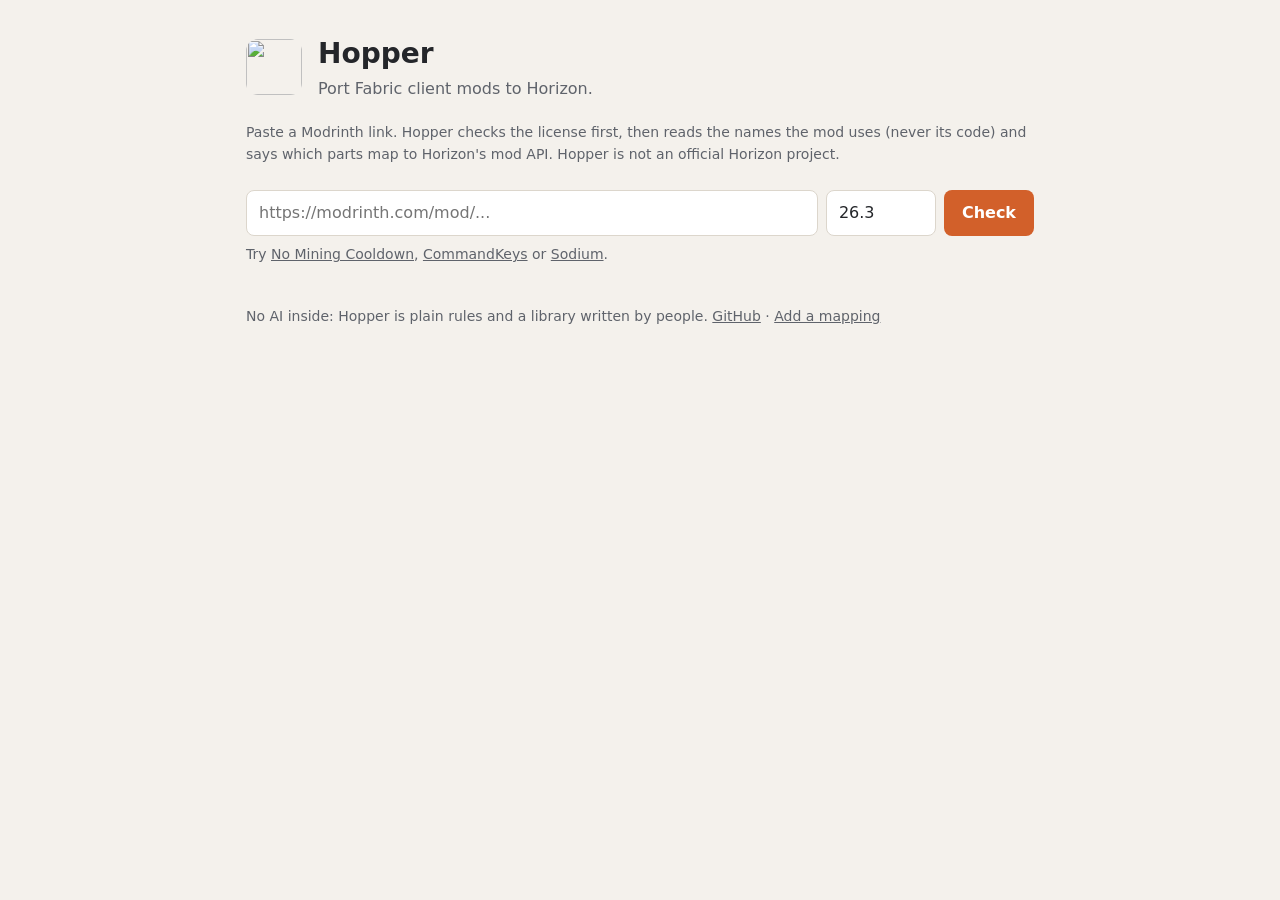
==== server/static/index.html @ 28a2d646 "Website: hopper-server with the check page and a JSON API The Modrinth download moves into hopper-co" ====
<!doctype html>
<html lang="en">
<head>
<meta charset="utf-8">
<meta name="viewport" content="width=device-width, initial-scale=1">
<title>Hopper: port Fabric mods to Horizon</title>
<meta name="description" content="Paste a Modrinth link: Hopper checks the license and tells you which parts of a Fabric mod map to Horizon's mod API.">
<link rel="icon" href="/logo.png">
<style>
  :root {
    --bg: #f4f1ec; --card: #ffffff; --ink: #24262a; --muted: #5f636b; --line: #dcd6cc;
    --accent: #d2602a; --accent-ink: #ffffff;
    --direct: #2f7d4a; --direct-bg: #e3f1e7; --partial: #9a6a00; --partial-bg: #fbf0d4;
    --missing: #b3261e; --missing-bg: #fbe3e1; --unknown: #5f636b; --unknown-bg: #ecebe8;
  }
  @media (prefers-color-scheme: dark) {
    :root {
      --bg: #1b1c1f; --card: #25272b; --ink: #ecebe8; --muted: #a3a6ad; --line: #3a3d42;
      --direct: #7ccf95; --direct-bg: #1f3326; --partial: #e9c46a; --partial-bg: #3a3120;
      --missing: #f2918a; --missing-bg: #3d2220; --unknown: #a3a6ad; --unknown-bg: #303237;
    }
  }
  * { box-sizing: border-box; }
  body { margin: 0; background: var(--bg); color: var(--ink); font: 16px/1.55 system-ui, -apple-system, "Segoe UI", sans-serif; }
  main { max-width: 820px; margin: 0 auto; padding: 32px 16px 48px; }
  header { display: flex; gap: 16px; align-items: center; }
  header img { width: 56px; height: 56px; border-radius: 12px; }
  h1 { margin: 0; font-size: 28px; }
  .tag { margin: 2px 0 0; color: var(--muted); }
  .note { margin: 20px 0 0; font-size: 14px; color: var(--muted); }
  form { display: flex; flex-wrap: wrap; gap: 8px; margin: 24px 0 8px; }
  input { font: inherit; padding: 10px 12px; border: 1px solid var(--line); border-radius: 8px; background: var(--card); color: var(--ink); }
  #mod { flex: 1 1 320px; min-width: 0; }
  #game { width: 110px; }
  button { font: inherit; font-weight: 600; padding: 10px 18px; border: 0; border-radius: 8px; background: var(--accent); color: var(--accent-ink); cursor: pointer; }
  button:disabled { opacity: .6; cursor: wait; }
  .examples { font-size: 14px; color: var(--muted); }
  .examples a { color: inherit; }
  .card { background: var(--card); border: 1px solid var(--line); border-radius: 12px; padding: 20px; margin-top: 20px; }
  .error { border-color: var(--missing); color: var(--missing); }
  .mod { display: flex; gap: 14px; align-items: center; }
  .mod img { width: 48px; height: 48px; border-radius: 8px; }
  .mod h2 { margin: 0; font-size: 20px; }
  .mod a { color: inherit; }
  .small { font-size: 14px; color: var(--muted); }
  .verdict { margin: 18px 0 4px; font-size: 22px; font-weight: 700; }
  .v-easy { color: var(--direct); } .v-partial { color: var(--partial); } .v-needs_a_person { color: var(--accent); } .v-cant_port { color: var(--missing); }
  h3 { margin: 22px 0 8px; font-size: 16px; }
  .badge { display: inline-block; padding: 1px 8px; border-radius: 99px; font-size: 13px; font-weight: 600; white-space: nowrap; }
  .b-direct, .b-ok { color: var(--direct); background: var(--direct-bg); }
  .b-partial, .b-careful { color: var(--partial); background: var(--partial-bg); }
  .b-missing, .b-stop { color: var(--missing); background: var(--missing-bg); }
  .b-unknown { color: var(--unknown); background: var(--unknown-bg); }
  ul { list-style: none; margin: 0; padding: 0; }
  li { padding: 10px 0; border-top: 1px solid var(--line); }
  li:first-child { border-top: 0; }
  code { font: 13px/1.4 ui-monospace, "Cascadia Code", Consolas, monospace; overflow-wrap: anywhere; }
  .arrow { color: var(--muted); margin: 0 6px; }
  .notes { margin: 4px 0 0; font-size: 14px; color: var(--muted); }
  details summary { cursor: pointer; font-weight: 600; margin-top: 18px; }
  .stats { display: flex; flex-wrap: wrap; gap: 8px 20px; margin-top: 12px; font-size: 14px; color: var(--muted); }
  footer { margin-top: 40px; font-size: 14px; color: var(--muted); }
  footer a { color: inherit; }
</style>
</head>
<body>
<main>
  <header>
    <img src="/logo.png" alt="">
    <div>
      <h1>Hopper</h1>
      <p class="tag">Port Fabric client mods to Horizon.</p>
    </div>
  </header>
  <p class="note">Paste a Modrinth link. Hopper checks the license first, then reads the names the mod uses (never its code) and says which parts map to Horizon's mod API. Hopper is not an official Horizon project.</p>

  <form id="form">
    <input id="mod" name="mod" placeholder="https://modrinth.com/mod/..." autocomplete="off" required aria-label="Modrinth link or project name">
    <input id="game" name="game" value="26.3" aria-label="Minecraft version" title="Minecraft version">
    <button id="go">Check</button>
  </form>
  <div class="examples">Try <a href="?mod=no-mining-cooldown">No Mining Cooldown</a>, <a href="?mod=commandkeys">CommandKeys</a> or <a href="?mod=sodium">Sodium</a>.</div>

  <div id="out"></div>

  <footer>
    <span id="lib"></span>
    No AI inside: Hopper is plain rules and a library written by people.
    <a href="https://github.com/hopper-rust/hopper">GitHub</a> ·
    <a href="https://github.com/hopper-rust/hopper/blob/main/CONTRIBUTING.md">Add a mapping</a>
  </footer>
</main>
<script>
const $ = (id) => document.getElementById(id);
function el(tag, cls, text) {
  const e = document.createElement(tag);
  if (cls) e.className = cls;
  if (text !== undefined) e.textContent = text;
  return e;
}
const VERDICT = { easy: "Easy", partial: "Partial", needs_a_person: "Needs a person", cant_port: "Can't port" };
const LICENSE = { ok: "OK", careful: "Careful", stop: "Stop" };

function render(c) {
  const out = $("out");
  out.replaceChildren();
  const r = c.report, card = el("div", "card");
  const mod = el("div", "mod");
  if (c.icon_url) { const i = el("img"); i.src = c.icon_url; i.alt = ""; mod.append(i); }
  const name = el("div");
  const h = el("h2"); const a = el("a", "", c.title);
  a.href = "https://modrinth.com/mod/" + encodeURIComponent(c.slug); h.append(a);
  name.append(h);
  if (c.file) name.append(el("div", "small", c.version + " · " + c.file));
  mod.append(name); card.append(mod);

  card.append(el("div", "verdict v-" + r.verdict, VERDICT[r.verdict] || r.verdict));
  card.append(el("div", "small", r.summary));

  card.append(el("h3", "", "License"));
  const lic = el("div");
  lic.append(el("span", "badge b-" + r.license.verdict, LICENSE[r.license.verdict]), " ", el("code", "", r.license.id || "none"));
  card.append(lic, el("p", "notes", r.license.reason));

  const s = r.scan;
  if (s) {
    const st = el("div", "stats");
    st.append(el("span", "", s.classes + " classes"), el("span", "", s.mixins + " mixins"),
      el("span", "", "side: " + (s.environment === "*" ? "client and server" : s.environment)));
    if (s.bundled.length) st.append(el("span", "", "bundles " + s.bundled.length + " jars (not checked)"));
    card.append(st);

    card.append(el("h3", "", "Maps to Horizon (" + s.mapped.length + ")"));
    const ul = el("ul");
    if (!s.mapped.length) ul.append(el("li", "small", "Nothing yet."));
    for (const m of s.mapped) {
      const li = el("li");
      const line = el("div");
      line.append(el("span", "badge b-" + m.status, m.status), " ", el("code", "", m.fabric),
        el("span", "arrow", "→"), el("code", "", m.horizon));
      if (m.via === "mixin") line.append(" ", el("span", "small", "(mixin)"));
      li.append(line, el("p", "notes", m.notes));
      ul.append(li);
    }
    card.append(ul);

    if (s.unknown.length) {
      const d = el("details");
      d.append(el("summary", "", "Not in the library yet: " + s.unknown.length + " classes"));
      const u = el("ul");
      for (const x of s.unknown) {
        const li = el("li");
        li.append(el("code", "", x.class));
        li.append(el("p", "notes", x.members.length ? x.members.join(", ") : "used as a type"));
        u.append(li);
      }
      d.append(u); card.append(d);
    }
    if (s.unknown_mixins.length) {
      const d = el("details");
      d.append(el("summary", "", "Mixin targets not in the library yet: " + s.unknown_mixins.length));
      const u = el("ul");
      for (const x of s.unknown_mixins) { const li = el("li"); li.append(el("code", "", x)); u.append(li); }
      d.append(u); card.append(d);
    }
  }
  out.append(card);
}

async function check(target, game) {
  const go = $("go"), out = $("out");
  go.disabled = true; go.textContent = "Checking…";
  out.replaceChildren(el("div", "card small", "Asking Modrinth and reading the mod…"));
  try {
    const q = new URLSearchParams({ mod: target });
    if (game) q.set("game", game);
    const res = await fetch("/api/check?" + q);
    const body = await res.json();
    if (!res.ok) throw new Error(body.error || "The check failed.");
    render(body);
  } catch (e) {
    out.replaceChildren(el("div", "card error", e.message));
  } finally {
    go.disabled = false; go.textContent = "Check";
  }
}

$("form").addEventListener("submit", (ev) => {
  ev.preventDefault();
  const target = $("mod").value.trim(), game = $("game").value.trim();
  const q = new URLSearchParams({ mod: target });
  if (game) q.set("game", game);
  history.replaceState(null, "", "?" + q);
  check(target, game);
});

const start = new URLSearchParams(location.search);
if (start.get("mod")) {
  $("mod").value = start.get("mod");
  if (start.get("game") !== null) $("game").value = start.get("game");
  check($("mod").value, $("game").value.trim());
}
fetch("/api/library").then((r) => r.json()).then((l) => {
  $("lib").textContent = "The library knows " + l.entries + " mappings. ";
}).catch(() => {});
</script>
</body>
</html>
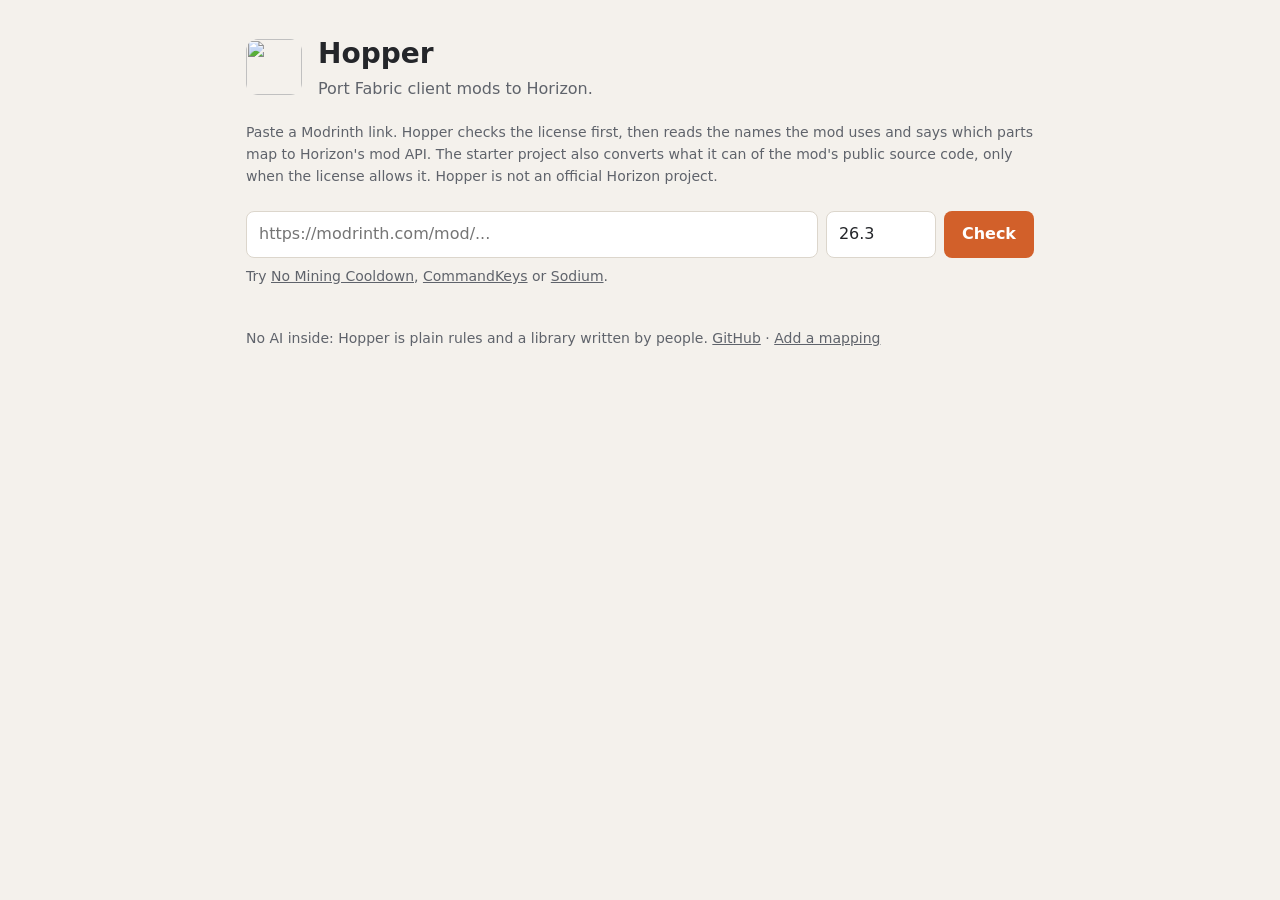
==== commit ae01acb4: "Converter: Fabric listeners in a mod's public source become Rust in the hooks Rules for the client t" ====
--- a/server/static/index.html
+++ b/server/static/index.html
@@ -34,6 +34,10 @@
   #game { width: 110px; }
   button { font: inherit; font-weight: 600; padding: 10px 18px; border: 0; border-radius: 8px; background: var(--accent); color: var(--accent-ink); cursor: pointer; }
   button:disabled { opacity: .6; cursor: wait; }
+  .port { margin-top: 16px; display: flex; flex-wrap: wrap; align-items: center; gap: 8px 14px; }
+  .port button { background: var(--ink); color: var(--bg); }
+  .port .msg { font-size: 14px; color: var(--muted); }
+  .port .msg.bad { color: var(--missing); }
   .examples { font-size: 14px; color: var(--muted); }
   .examples a { color: inherit; }
   .card { background: var(--card); border: 1px solid var(--line); border-radius: 12px; padding: 20px; margin-top: 20px; }
@@ -72,7 +76,7 @@
       <p class="tag">Port Fabric client mods to Horizon.</p>
     </div>
   </header>
-  <p class="note">Paste a Modrinth link. Hopper checks the license first, then reads the names the mod uses (never its code) and says which parts map to Horizon's mod API. Hopper is not an official Horizon project.</p>
+  <p class="note">Paste a Modrinth link. Hopper checks the license first, then reads the names the mod uses and says which parts map to Horizon's mod API. The starter project also converts what it can of the mod's public source code, only when the license allows it. Hopper is not an official Horizon project.</p>
 
   <form id="form">
     <input id="mod" name="mod" placeholder="https://modrinth.com/mod/..." autocomplete="off" required aria-label="Modrinth link or project name">
@@ -116,6 +120,7 @@
 
   card.append(el("div", "verdict v-" + r.verdict, VERDICT[r.verdict] || r.verdict));
   card.append(el("div", "small", r.summary));
+  if (r.scan && r.verdict !== "cant_port") card.append(portButton(c));
 
   card.append(el("h3", "", "License"));
   const lic = el("div");
@@ -165,6 +170,39 @@
     }
   }
   out.append(card);
+}
+
+// The starting project: fetched first, so an error shows here instead of downloading as a file.
+function portButton(c) {
+  const box = el("div", "port");
+  const b = el("button", "", "Download starter project");
+  b.type = "button";
+  const msg = el("span", "msg", "A Horizon project with the hooks in place and TODOs for the logic.");
+  b.addEventListener("click", async () => {
+    b.disabled = true; msg.className = "msg"; msg.textContent = "Writing the project…";
+    try {
+      const q = new URLSearchParams({ mod: c.slug });
+      const game = $("game").value.trim();
+      if (game) q.set("game", game);
+      const res = await fetch("/api/port?" + q);
+      if (!res.ok) {
+        const body = await res.json().catch(() => ({}));
+        throw new Error(body.error || "The port failed.");
+      }
+      const blob = await res.blob();
+      const name = (/filename="([^"]+)"/.exec(res.headers.get("Content-Disposition") || "") || [])[1] || c.slug + "-horizon.zip";
+      const a = el("a"); a.href = URL.createObjectURL(blob); a.download = name;
+      document.body.append(a); a.click(); a.remove();
+      setTimeout(() => URL.revokeObjectURL(a.href), 10000);
+      msg.textContent = "Downloaded " + name + ". Start with its README.md, and test in game before publishing.";
+    } catch (e) {
+      msg.className = "msg bad"; msg.textContent = e.message;
+    } finally {
+      b.disabled = false;
+    }
+  });
+  box.append(b, msg);
+  return box;
 }
 
 async function check(target, game) {
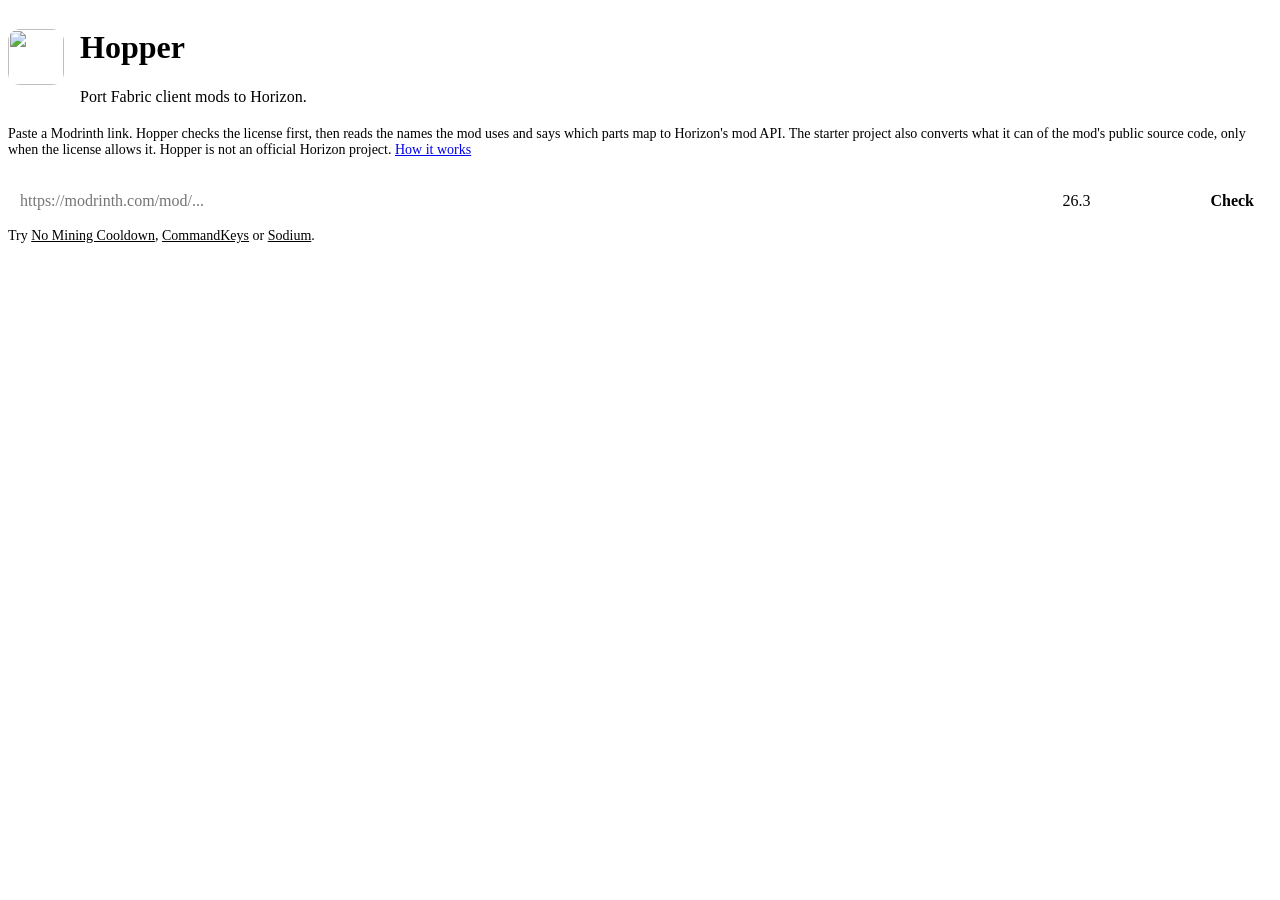
==== commit 6eff696b: "Site: menu, docs, finished ports page, footer, and Normal/Expert mode Co-Authored-By: Claude Opus 5." ====
--- a/server/static/index.html
+++ b/server/static/index.html
@@ -6,26 +6,10 @@
 <title>Hopper: port Fabric mods to Horizon</title>
 <meta name="description" content="Paste a Modrinth link: Hopper checks the license and tells you which parts of a Fabric mod map to Horizon's mod API.">
 <link rel="icon" href="/logo.png">
+<link rel="stylesheet" href="/site.css">
 <style>
-  :root {
-    --bg: #f4f1ec; --card: #ffffff; --ink: #24262a; --muted: #5f636b; --line: #dcd6cc;
-    --accent: #d2602a; --accent-ink: #ffffff;
-    --direct: #2f7d4a; --direct-bg: #e3f1e7; --partial: #9a6a00; --partial-bg: #fbf0d4;
-    --missing: #b3261e; --missing-bg: #fbe3e1; --unknown: #5f636b; --unknown-bg: #ecebe8;
-  }
-  @media (prefers-color-scheme: dark) {
-    :root {
-      --bg: #1b1c1f; --card: #25272b; --ink: #ecebe8; --muted: #a3a6ad; --line: #3a3d42;
-      --direct: #7ccf95; --direct-bg: #1f3326; --partial: #e9c46a; --partial-bg: #3a3120;
-      --missing: #f2918a; --missing-bg: #3d2220; --unknown: #a3a6ad; --unknown-bg: #303237;
-    }
-  }
-  * { box-sizing: border-box; }
-  body { margin: 0; background: var(--bg); color: var(--ink); font: 16px/1.55 system-ui, -apple-system, "Segoe UI", sans-serif; }
-  main { max-width: 820px; margin: 0 auto; padding: 32px 16px 48px; }
-  header { display: flex; gap: 16px; align-items: center; }
-  header img { width: 56px; height: 56px; border-radius: 12px; }
-  h1 { margin: 0; font-size: 28px; }
+  .hero { display: flex; gap: 16px; align-items: center; }
+  .hero img { width: 56px; height: 56px; border-radius: 12px; }
   .tag { margin: 2px 0 0; color: var(--muted); }
   .note { margin: 20px 0 0; font-size: 14px; color: var(--muted); }
   form { display: flex; flex-wrap: wrap; gap: 8px; margin: 24px 0 8px; }
@@ -40,6 +24,9 @@
   .port .msg.bad { color: var(--missing); }
   .examples { font-size: 14px; color: var(--muted); }
   .examples a { color: inherit; }
+  .ported { margin-top: 16px; padding: 14px 16px; border-radius: 10px; background: var(--direct-bg); color: var(--ink); }
+  .ported strong { color: var(--direct); }
+  .ported a { color: var(--direct); }
   .card { background: var(--card); border: 1px solid var(--line); border-radius: 12px; padding: 20px; margin-top: 20px; }
   .error { border-color: var(--missing); color: var(--missing); }
   .mod { display: flex; gap: 14px; align-items: center; }
@@ -58,25 +45,26 @@
   ul { list-style: none; margin: 0; padding: 0; }
   li { padding: 10px 0; border-top: 1px solid var(--line); }
   li:first-child { border-top: 0; }
-  code { font: 13px/1.4 ui-monospace, "Cascadia Code", Consolas, monospace; overflow-wrap: anywhere; }
   .arrow { color: var(--muted); margin: 0 6px; }
   .notes { margin: 4px 0 0; font-size: 14px; color: var(--muted); }
   details summary { cursor: pointer; font-weight: 600; margin-top: 18px; }
   .stats { display: flex; flex-wrap: wrap; gap: 8px 20px; margin-top: 12px; font-size: 14px; color: var(--muted); }
-  footer { margin-top: 40px; font-size: 14px; color: var(--muted); }
-  footer a { color: inherit; }
+  .plain { margin: 8px 0 0; }
+  .mode-hint { margin-top: 18px; font-size: 14px; color: var(--muted); }
+  .mode-hint button { font: inherit; padding: 0; background: none; color: var(--accent); text-decoration: underline; border: 0; cursor: pointer; font-weight: 400; }
 </style>
 </head>
 <body>
+<!--NAV-->
 <main>
-  <header>
+  <div class="hero">
     <img src="/logo.png" alt="">
     <div>
       <h1>Hopper</h1>
       <p class="tag">Port Fabric client mods to Horizon.</p>
     </div>
-  </header>
-  <p class="note">Paste a Modrinth link. Hopper checks the license first, then reads the names the mod uses and says which parts map to Horizon's mod API. The starter project also converts what it can of the mod's public source code, only when the license allows it. Hopper is not an official Horizon project.</p>
+  </div>
+  <p class="note">Paste a Modrinth link. Hopper checks the license first, then reads the names the mod uses and says which parts map to Horizon's mod API. The starter project also converts what it can of the mod's public source code, only when the license allows it. Hopper is not an official Horizon project. <a href="/docs">How it works</a></p>
 
   <form id="form">
     <input id="mod" name="mod" placeholder="https://modrinth.com/mod/..." autocomplete="off" required aria-label="Modrinth link or project name">
@@ -87,13 +75,8 @@
 
   <div id="out"></div>
 
-  <footer>
-    <span id="lib"></span>
-    No AI inside: Hopper is plain rules and a library written by people.
-    <a href="https://github.com/hopper-rust/hopper">GitHub</a> ·
-    <a href="https://github.com/hopper-rust/hopper/blob/main/CONTRIBUTING.md">Add a mapping</a>
-  </footer>
 </main>
+<!--FOOTER-->
 <script>
 const $ = (id) => document.getElementById(id);
 function el(tag, cls, text) {
@@ -104,6 +87,13 @@
 }
 const VERDICT = { easy: "Easy", partial: "Partial", needs_a_person: "Needs a person", cant_port: "Can't port" };
 const LICENSE = { ok: "OK", careful: "Careful", stop: "Stop" };
+// What a verdict means, in Normal mode.
+const MEANING = {
+  easy: "Hopper knows almost everything this mod uses. A modder can port it with the starter project: most of the work is filling in a few TODOs.",
+  partial: "Hopper knows a good part of this mod. The starter project is a real head start, but some of it has to be written by hand.",
+  needs_a_person: "Hopper knows too little of this mod to help much yet. Porting it is mostly hand-work for a modder.",
+  cant_port: "This mod can't be ported: its license doesn't allow it, or it's obfuscated. You can still write your own mod inspired by it.",
+};
 
 function render(c) {
   const out = $("out");
@@ -117,9 +107,11 @@
   name.append(h);
   if (c.file) name.append(el("div", "small", c.version + " · " + c.file));
   mod.append(name); card.append(mod);
+  for (const p of portsOf(c.slug)) card.append(portedBanner(p));
 
   card.append(el("div", "verdict v-" + r.verdict, VERDICT[r.verdict] || r.verdict));
-  card.append(el("div", "small", r.summary));
+  card.append(el("p", "plain normal", MEANING[r.verdict] || ""));
+  card.append(el("div", "small expert", r.summary));
   if (r.scan && r.verdict !== "cant_port") card.append(portButton(c));
 
   card.append(el("h3", "", "License"));
@@ -129,14 +121,18 @@
 
   const s = r.scan;
   if (s) {
-    const st = el("div", "stats");
+    const known = s.mapped.length, unknown = s.unknown.length + s.unknown_mixins.length;
+    card.append(el("p", "small normal", "Hopper recognises " + known + " things this mod uses" + (unknown ? ", and " + unknown + " are new to it" : "") + ". Switch to Expert for the full list."));
+  }
+  if (s) {
+    const st = el("div", "stats expert");
     st.append(el("span", "", s.classes + " classes"), el("span", "", s.mixins + " mixins"),
       el("span", "", "side: " + (s.environment === "*" ? "client and server" : s.environment)));
     if (s.bundled.length) st.append(el("span", "", "bundles " + s.bundled.length + " jars (not checked)"));
     card.append(st);
 
-    card.append(el("h3", "", "Maps to Horizon (" + s.mapped.length + ")"));
-    const ul = el("ul");
+    card.append(el("h3", "expert", "Maps to Horizon (" + s.mapped.length + ")"));
+    const ul = el("ul", "expert");
     if (!s.mapped.length) ul.append(el("li", "small", "Nothing yet."));
     for (const m of s.mapped) {
       const li = el("li");
@@ -150,7 +146,7 @@
     card.append(ul);
 
     if (s.unknown.length) {
-      const d = el("details");
+      const d = el("details", "expert");
       d.append(el("summary", "", "Not in the library yet: " + s.unknown.length + " classes"));
       const u = el("ul");
       for (const x of s.unknown) {
@@ -162,7 +158,7 @@
       d.append(u); card.append(d);
     }
     if (s.unknown_mixins.length) {
-      const d = el("details");
+      const d = el("details", "expert");
       d.append(el("summary", "", "Mixin targets not in the library yet: " + s.unknown_mixins.length));
       const u = el("ul");
       for (const x of s.unknown_mixins) { const li = el("li"); li.append(el("code", "", x)); u.append(li); }
@@ -170,6 +166,25 @@
     }
   }
   out.append(card);
+}
+
+// Finished ports, from ports/ in the repository.
+let PORTS = [];
+const portsLoaded = fetch("/api/ports").then((r) => r.json()).then((l) => { PORTS = l.ports || []; }).catch(() => {});
+function portsOf(slug) {
+  return PORTS.filter((p) => p.fabric.modrinth.toLowerCase() === String(slug).toLowerCase());
+}
+function portedBanner(p) {
+  const box = el("div", "ported");
+  box.append(el("strong", "", "Already ported: "), p.horizon.registry + " for Horizon");
+  box.append(el("div", "small", "By " + p.info.ported_by + " · works on " + p.horizon.builds + " · tested in game " + p.info.tested));
+  if (p.info.notes) box.append(el("div", "small", p.info.notes));
+  const how = el("div", "small");
+  const a = el("a", "", "registry entry");
+  a.href = "https://github.com/horizon-rust/horizon-mods/blob/main/mods/" + encodeURIComponent(p.horizon.registry) + ".toml";
+  how.append("Install it from the Horizon launcher's mod list (", a, ").");
+  box.append(how);
+  return box;
 }
 
 // The starting project: fetched first, so an error shows here instead of downloading as a file.
@@ -215,6 +230,7 @@
     const res = await fetch("/api/check?" + q);
     const body = await res.json();
     if (!res.ok) throw new Error(body.error || "The check failed.");
+    await portsLoaded;
     render(body);
   } catch (e) {
     out.replaceChildren(el("div", "card error", e.message));
@@ -238,9 +254,6 @@
   if (start.get("game") !== null) $("game").value = start.get("game");
   check($("mod").value, $("game").value.trim());
 }
-fetch("/api/library").then((r) => r.json()).then((l) => {
-  $("lib").textContent = "The library knows " + l.entries + " mappings. ";
-}).catch(() => {});
 </script>
 </body>
 </html>
